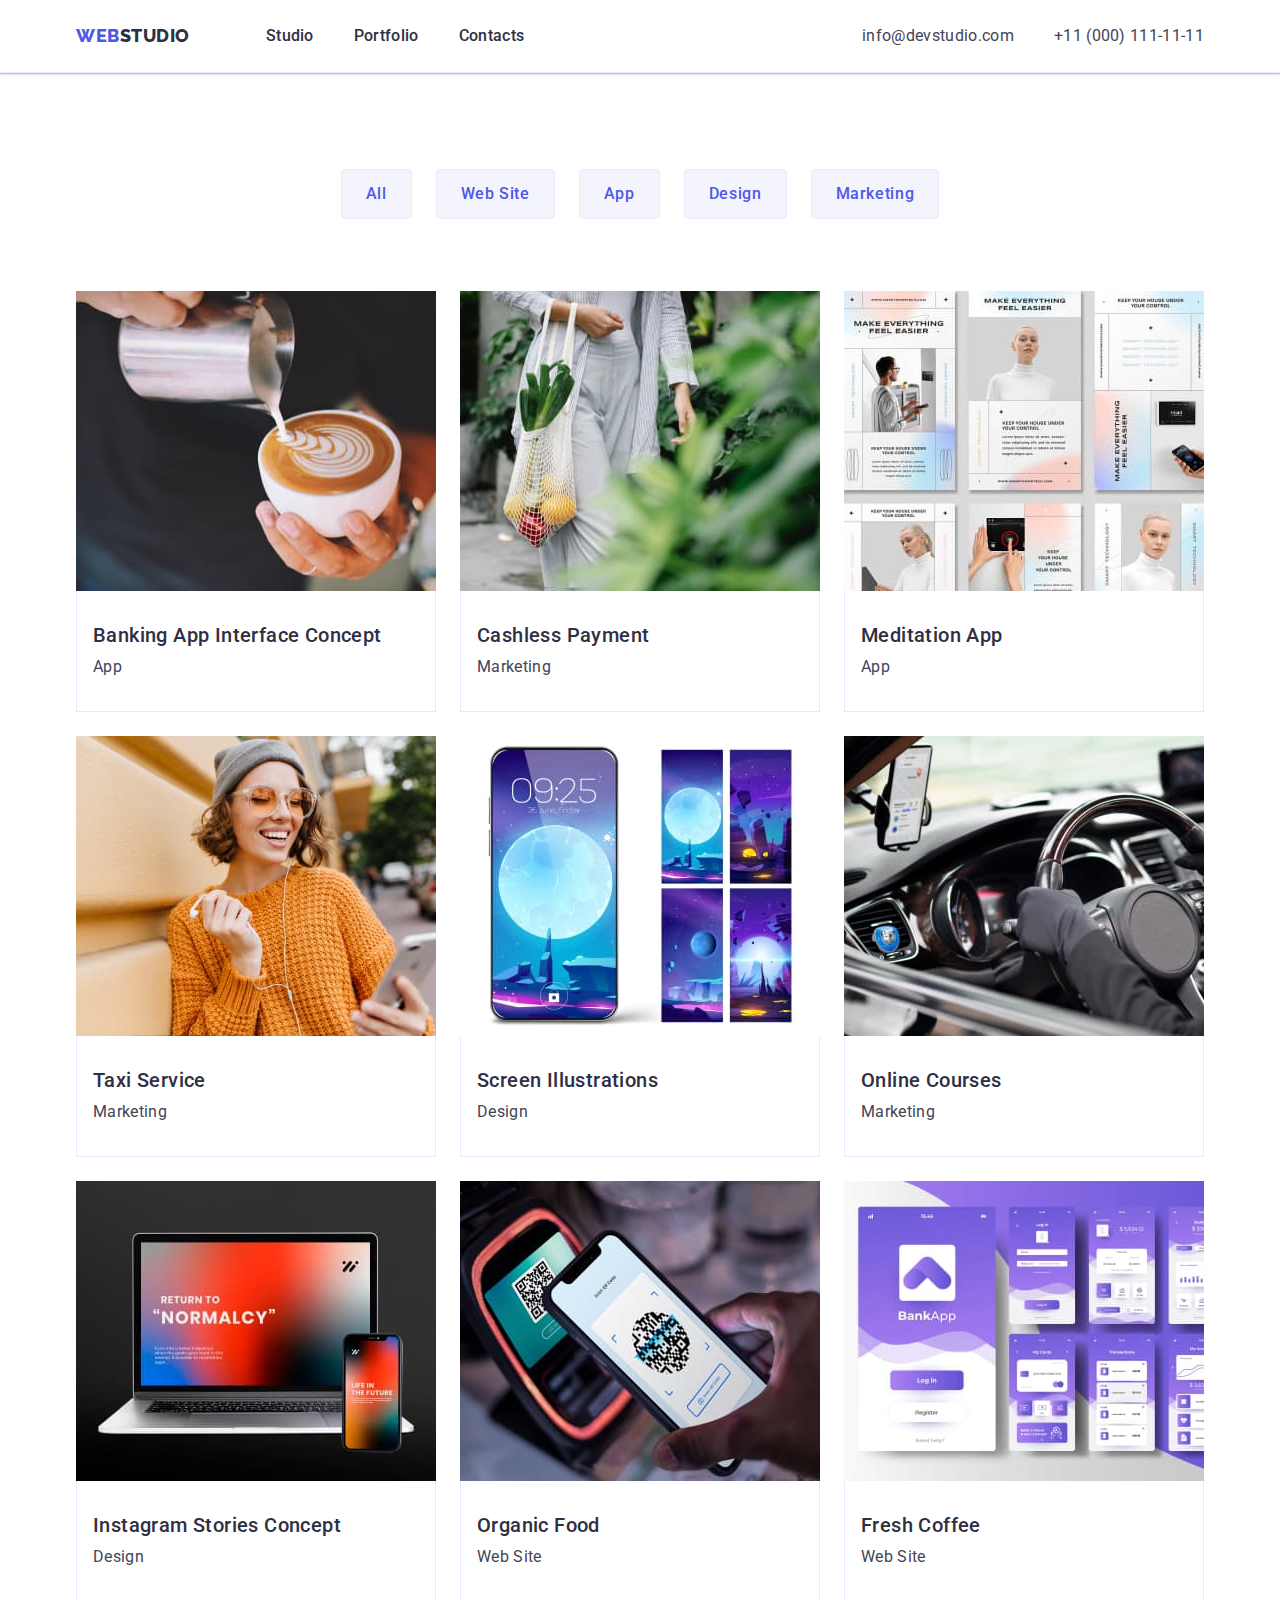
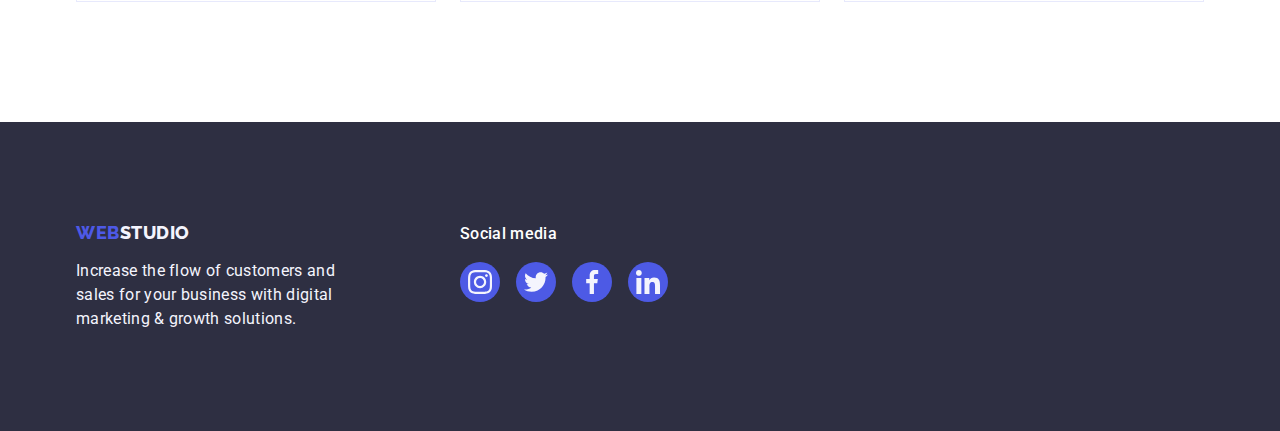
==== portfolio.html @ 77b183e6 "Copy from hw-4" ====
<!DOCTYPE html>
<html lang="en">
  <head>
    <meta charset="UTF-8" />
    <meta http-equiv="X-UA-Compatible" content="IE=edge" />
    <meta name="viewport" content="width=device-width, initial-scale=1.0" />
    <title>Portfolio</title>

    <link rel="icon" type="image/png" sizes="32x32" href="./images/icon/favicon.png" />

    <link rel="preconnect" href="https://fonts.googleapis.com" />
    <link rel="preconnect" href="https://fonts.gstatic.com" crossorigin />
    <link
      href="https://fonts.googleapis.com/css2?family=Raleway:wght@700;800&family=Roboto:wght@400;500;700;900&display=swap"
      rel="stylesheet"
    />

    <link
      rel="stylesheet"
      href="https://cdn.jsdelivr.net/npm/modern-normalize@1.1.0/modern-normalize.min.css"
    />

    <link rel="stylesheet" href="./css/styles.css" />
  </head>
  <body>
    <header class="header-section">
      <div class="container header-section-container">
        <nav class="page-nav">
          <a class="logo-link link" href="./index.html"
            >Web<span class="logo-link-theame-dark">Studio</span></a
          >

          <ul class="menu list">
            <li class="menu-item"><a class="menu-link link" href="./index.html">Studio</a></li>
            <li class="menu-item">
              <a class="menu-link link" href="./portfolio.html">Portfolio</a>
            </li>
            <li class="menu-item"><a class="menu-link link" href="">Contacts</a></li>
          </ul>
        </nav>

        <address class="contacts">
          <ul class="contacts-list list">
            <li class="contacts-item">
              <a class="contacts-link link" href="mailto:info@devstudio.com">info@devstudio.com</a>
            </li>
            <li class="contacts-item">
              <a class="contacts-link link" href="tel:+110001111111">+11 (000) 111-11-11</a>
            </li>
          </ul>
        </address>
      </div>
    </header>

    <main>
      <!-- Portfolio section -->
      <section class="portfolio-section">
        <div class="container">
          <h1 class="visually-hidden">Portfolio</h1>
          <ul class="portfolio-menu list">
            <li class="portfolio-menu-item">
              <button class="portfolio-menu-button" type="button">All</button>
            </li>
            <li class="portfolio-menu-item">
              <button class="portfolio-menu-button" type="button">Web Site</button>
            </li>
            <li class="portfolio-menu-item">
              <button class="portfolio-menu-button" type="button">App</button>
            </li>
            <li class="portfolio-menu-item">
              <button class="portfolio-menu-button" type="button">Design</button>
            </li>
            <li class="portfolio-menu-item">
              <button class="portfolio-menu-button" type="button">Marketing</button>
            </li>
          </ul>

          <ul class="portfolio-list list">
            <li class="portfolio-item">
              <a class="portfolio-item-link link" href="">
                <img
                  class="portfolio-item-img"
                  src="./images/portfolio/img-1.jpg"
                  alt="Banking App Interface Concept"
                  width="360"
                  height="300"
                />
                <div class="portfolio-content-wraper">
                  <h2 class="section-item-title">Banking App Interface Concept</h2>
                  <p class="section-item-text">App</p>
                </div>
              </a>
            </li>
            <li class="portfolio-item">
              <a class="portfolio-item-link link" href="">
                <img
                  class="portfolio-item-img"
                  src="./images/portfolio/img-2.jpg"
                  alt="Cashless Payment"
                  width="360"
                  height="300"
                />
                <div class="portfolio-content-wraper">
                  <h2 class="section-item-title">Cashless Payment</h2>
                  <p class="section-item-text">Marketing</p>
                </div>
              </a>
            </li>
            <li class="portfolio-item">
              <a class="portfolio-item-link link" href="">
                <img
                  class="portfolio-item-img"
                  src="./images/portfolio/img-3.jpg"
                  alt="Meditation App"
                  width="360"
                  height="300"
                />
                <div class="portfolio-content-wraper">
                  <h2 class="section-item-title">Meditation App</h2>
                  <p class="section-item-text">App</p>
                </div>
              </a>
            </li>
            <li class="portfolio-item">
              <a class="portfolio-item-link link" href="">
                <img
                  class="portfolio-item-img"
                  src="./images/portfolio/img-4.jpg"
                  alt="Taxi Service"
                  width="360"
                  height="300"
                />
                <div class="portfolio-content-wraper">
                  <h2 class="section-item-title">Taxi Service</h2>
                  <p class="section-item-text">Marketing</p>
                </div>
              </a>
            </li>
            <li class="portfolio-item">
              <a class="portfolio-item-link link" href="">
                <img
                  class="portfolio-item-img"
                  src="./images/portfolio/img-5.jpg"
                  alt="Screen Illustrations"
                  width="360"
                  height="300"
                />
                <div class="portfolio-content-wraper">
                  <h2 class="section-item-title">Screen Illustrations</h2>
                  <p class="section-item-text">Design</p>
                </div>
              </a>
            </li>
            <li class="portfolio-item">
              <a class="portfolio-item-link link" href="">
                <img
                  class="portfolio-item-img"
                  src="./images/portfolio/img-6.jpg"
                  alt="Online Courses"
                  width="360"
                  height="300"
                />
                <div class="portfolio-content-wraper">
                  <h2 class="section-item-title">Online Courses</h2>
                  <p class="section-item-text">Marketing</p>
                </div>
              </a>
            </li>
            <li class="portfolio-item">
              <a class="portfolio-item-link link" href="">
                <img
                  class="portfolio-item-img"
                  src="./images/portfolio/img-7.jpg"
                  alt="Instagram Stories Concept"
                  width="360"
                  height="300"
                />
                <div class="portfolio-content-wraper">
                  <h2 class="section-item-title">Instagram Stories Concept</h2>
                  <p class="section-item-text">Design</p>
                </div>
              </a>
            </li>
            <li class="portfolio-item">
              <a class="portfolio-item-link link" href="">
                <img
                  class="portfolio-item-img"
                  src="./images/portfolio/img-8.jpg"
                  alt="Organic Food"
                  width="360"
                  height="300"
                />
                <div class="portfolio-content-wraper">
                  <h2 class="section-item-title">Organic Food</h2>
                  <p class="section-item-text">Web Site</p>
                </div>
              </a>
            </li>
            <li class="portfolio-item">
              <a class="portfolio-item-link link" href="">
                <img
                  class="portfolio-item-img"
                  src="./images/portfolio/img-9.jpg"
                  alt="Fresh Coffee"
                  width="360"
                  height="300"
                />
                <div class="portfolio-content-wraper">
                  <h2 class="section-item-title">Fresh Coffee</h2>
                  <p class="section-item-text">Web Site</p>
                </div>
              </a>
            </li>
          </ul>
        </div>
      </section>
    </main>

    <!-- Footer section -->
    <footer class="footer-section">
      <div class="footer-container container">
        <div class="footer-left-side">
          <a class="logo-link link" href="./index.html"
            >Web<span class="logo-link-theame-light">Studio</span></a
          >
          <p class="footer-text">
            Increase the flow of customers and sales for your business with digital marketing &
            growth solutions.
          </p>
        </div>

        <div class="footer-right-side">
          <h2 class="footer-social-title">Social media</h2>
          <ul class="team-social-list list">
            <li class="team-social-item">
              <a class="team-social-link" href="">
                <svg class="team-social-svg" width="24" height="24">
                  <use href="./images/icon.svg#instagram"></use>
                </svg>
              </a>
            </li>
            <li class="team-social-item">
              <a class="team-social-link" href="">
                <svg class="team-social-svg" width="24" height="24">
                  <use href="./images/icon.svg#twitter"></use>
                </svg>
              </a>
            </li>
            <li class="team-social-item">
              <a class="team-social-link" href="">
                <svg class="team-social-svg" width="24" height="24">
                  <use href="./images/icon.svg#facebook"></use>
                </svg>
              </a>
            </li>
            <li class="team-social-item">
              <a class="team-social-link" href="">
                <svg class="team-social-svg" width="24" height="24">
                  <use href="./images/icon.svg#linkedin"></use>
                </svg>
              </a>
            </li>
          </ul>
        </div>
      </div>
    </footer>
  </body>
</html>
---- css/styles.css ----
:root {
  --general-font-color: #434455;
  --white-color: #ffffff;
  --dark-color: #2e2f42;
  --light-color: #f4f4fd;
  --link-color: hsl(235, 75%, 60%);
  --link-active-color: #404bbf;
  --border-light: #e7e9fc;
}

body {
  min-width: 1158px;
  font-family: 'Roboto', sans-serif;
  color: var(--general-font-color);
  background-color: var(--white-color);
}

h1,
h2,
h3,
h4,
p {
  margin-top: 0;
  margin-bottom: 0;
}

ul,
ol {
  margin-top: 0;
  margin-bottom: 0;
  padding-left: 0;
}

button {
  cursor: pointer;
}

img {
  display: block;
}

/* ======================= Utilites ========================== */

.list {
  list-style: none;
}

.link {
  text-decoration: none;
}

.section {
  padding-top: 120px;
  padding-bottom: 120px;
}

.container {
  width: 1158px;
  margin-left: auto;
  margin-right: auto;
  padding-left: 15px;
  padding-right: 15px;
}

.visually-hidden {
  position: absolute;
  width: 1px;
  height: 1px;
  margin: -1px;
  border: 0;
  padding: 0;
  white-space: nowrap;
  clip-path: inset(100%);
  clip: rect(0 0 0 0);
  overflow: hidden;
}

/* ======================= /Utilites ========================== */
/* ======================= Components section ========================== */

.logo-link {
  font-family: 'Raleway', sans-serif;
  font-weight: 800;
  font-size: 18px;
  line-height: 1.17;
  letter-spacing: 0.03em;
  text-transform: uppercase;
  color: var(--link-color);
  margin-right: 76px;
}

.logo-link-theame-dark {
  color: var(--dark-color);
}

.logo-link-theame-light {
  color: var(--light-color);
}

.section-title {
  font-weight: 700;
  font-size: 36px;
  line-height: 1.11;
  letter-spacing: 0.02em;
  text-align: center;
  text-transform: capitalize;
  color: var(--dark-color);
  margin-bottom: 72px;
}

.section-item-title {
  font-weight: 500;
  font-size: 20px;
  line-height: 1.2;
  letter-spacing: 0.02em;
  color: var(--dark-color);
  margin-bottom: 8px;
}

.section-item-text {
  font-size: 16px;
  line-height: 1.5;
  letter-spacing: 0.02em;
  color: var(--general-font-color);
}

/* ======================= /Components section ========================== */

/* ======================= Header section ========================== */

.header-section {
  padding-top: 24px;
  padding-bottom: 24px;
  border-bottom: 1px solid #e7e9fc;
  box-shadow: 0px 2px 1px rgba(46, 47, 66, 0.08), 0px 1px 1px rgba(46, 47, 66, 0.16),
    0px 1px 6px rgba(46, 47, 66, 0.08);
}

.header-section-container {
  display: flex;
  align-items: center;
  justify-content: space-between;
}

.page-nav {
  display: flex;
  align-items: center;
}

.menu {
  display: flex;
  align-items: center;
}

.menu-item:not(:last-child) {
  margin-right: 40px;
}

.contacts-item:not(:last-child) {
  margin-right: 40px;
}

.menu-link {
  font-weight: 500;
  font-size: 16px;
  line-height: 1.5;
  letter-spacing: 0.02em;
  color: var(--dark-color);
}

.menu-link:hover,
.menu-link:focus {
  color: var(--link-active-color);
}

.contacts {
  font-style: normal;
}

.contacts-list {
  display: flex;
  align-items: center;
}

.contacts-link {
  font-style: normal;
  font-size: 16px;
  line-height: 1.5;
  letter-spacing: 0.02em;
  color: var(--general-font-color);
}

.contacts-link:hover,
.contacts-link:focus {
  color: var(--link-active-color);
}

/* ======================= /Header section ========================== */

/* ======================= Hero section ========================== */
.hero-section {
  /* background-color: var(--dark-color); */
  background-image: linear-gradient(rgba(46, 47, 66, 0.7), rgba(46, 47, 66, 0.7)),
    url('../images/hero/bg.jpg');
  background-size: cover;
  background-position: center;
  background-repeat: no-repeat;
  padding-top: 188px;
  padding-bottom: 188px;
  max-width: 1440px;
  margin-left: auto;
  margin-right: auto;
}

.hero-wraper {
  text-align: center;
}

.hero-title {
  width: 496px;
  font-weight: 700;
  font-size: 56px;
  line-height: 1.07;
  /* text-align: center; */
  letter-spacing: 0.02em;
  color: var(--white-color);
  margin-bottom: 48px;
  margin-left: auto;
  margin-right: auto;
}

.hero-btn {
  font-family: 'Roboto', sans-serif;
  font-weight: 500;
  font-size: 16px;
  line-height: 1.5;
  letter-spacing: 0.04em;
  cursor: pointer;
  padding: 16px 32px;
  background-color: var(--link-color);
  color: var(--white-color);

  box-shadow: 0px 4px 4px rgba(0, 0, 0, 0.15);
  border-radius: 4px;
  border: 0;
  margin-left: auto;
  margin-right: auto;
}

.hero-btn:hover,
.hero-btn:focus {
  background-color: var(--link-active-color);
}

/* ======================= /Hero section ========================== */

/* ======================= About section ========================== */
.about-section {
  background-color: var(--white-color);
}

.about-list {
  display: flex;
  gap: 24px;
}

.about-item {
  flex-basis: calc((100% - 72px) / 4);
}

.about-svg-wraper {
  background: #f4f4fd;
  border-radius: 4px;
  height: 112px;
  margin-bottom: 8px;
  display: flex;
  justify-content: center;
  align-items: center;
}

.about-svg {
  height: 64px;
  margin-left: auto;
  margin-right: auto;
}

/* ======================= /About section ========================== */

/* ======================= Work section ========================== */
.work-section {
  background-color: var(--white-color);
  padding-top: 0;
}

.work-list {
  display: flex;
  gap: 24px;
  align-items: center;
}

.work-item {
  flex-basis: calc((100% - 48px) / 3);
}

/* ======================= /Work section ========================== */

/* ======================= Team section ========================== */

.team-section {
  background-color: var(--light-color);
}

.team-list {
  display: flex;
  gap: 24px;
  align-items: center;
}

.team-list-item {
  background-color: var(--white-color);
  box-shadow: 0px 1px 6px rgba(46, 47, 66, 0.08), 0px 1px 1px rgba(46, 47, 66, 0.16),
    0px 2px 1px rgba(46, 47, 66, 0.08);
  border-radius: 0px 0px 4px 4px;
  flex-basis: calc((100% - 72px) / 4);
}

.team-content-wraper {
  padding-top: 32px;
  padding-bottom: 32px;
}

.team-list-item .section-item-title,
.team-list-item .section-item-text {
  text-align: center;
}

.team-social-list {
  margin-top: 8px;
  display: flex;
  gap: 24px;
  justify-content: center;
}

.team-social-item {
}

.team-social-link {
  background-color: #4d5ae5;
  border-radius: 50%;
  display: flex;
  justify-content: center;
  align-items: center;
  width: 40px;
  height: 40px;
}

.team-social-svg {
  fill: var(--light-color);
}

.team-social-link:hover,
.team-social-link:focus {
  background-color: #404bbf;
}

/* ======================= /Team section ========================== */

/* ======================= Portfolio section ========================== */

.portfolio-section {
  text-align: center;
  padding-top: 96px;
  padding-bottom: 120px;
}

.portfolio-menu {
  display: flex;
  justify-content: center;
  gap: 24px;
  margin-bottom: 72px;
}

.portfolio-menu-button {
  font-family: 'Roboto', sans-serif;
  font-weight: 500;
  font-size: 16px;
  line-height: 1.5;
  letter-spacing: 0.04em;
  color: var(--link-color);

  padding: 12px 24px;
  background: var(--light-color);
  border: 1px solid var(--border-light);
  border-radius: 4px;
  cursor: pointer;
}

.portfolio-menu-button:hover,
.portfolio-menu-button:focus {
  background: var(--link-active-color);
  color: var(--white-color);
  border: 1px solid var(--link-active-color);
  box-shadow: 0px 3px 1px rgba(0, 0, 0, 0.1), 0px 2px 1px rgba(0, 0, 0, 0.08),
    0px 2px 2px rgba(0, 0, 0, 0.12);
}

.portfolio-list {
  display: flex;
  justify-content: center;
  flex-wrap: wrap;
  gap: 24px;
}

.portfolio-item {
  flex-basis: calc((100% - 72px) / 4);
}

.portfolio-item-link {
  display: block;
}

.portfolio-item-link:hover,
.portfolio-item-link:focus {
  box-shadow: 0px 1px 6px rgba(46, 47, 66, 0.08), 0px 1px 1px rgba(46, 47, 66, 0.16),
    0px 2px 1px rgba(46, 47, 66, 0.08);
}

.portfolio-content-wraper {
  border-left: 1px solid var(--border-light);
  border-right: 1px solid var(--border-light);
  border-bottom: 1px solid var(--border-light);
  text-align: left;
  padding-top: 32px;
  padding-bottom: 32px;
  padding-left: 16px;
}
/* ======================= /Portfolio section ========================== */

/* ======================= Customers section ========================== */
.customers-list {
  display: flex;
  justify-content: center;
  gap: 24px;
}

.customers-section .section-title {
  line-height: 1.1;
}

.customers-item {
  flex-basis: calc((100% - 120px) / 6);
  height: 88px;
}

.customers-link {
  border: 1px solid #8e8f99;
  border-radius: 4px;
  width: 100%;
  height: 100%;
  display: flex;
  justify-content: center;
  align-items: center;
  color: #afb1b8;
}

.customers-link:hover,
.customers-link:focus {
  border: 1px solid var(--link-active-color);
  color: var(--link-active-color);
}

.customers-svg {
  width: 104px;
  height: 56px;
  fill: currentColor;
}

.customers-link:hover .customers-svg,
.customers-link:focus .customers-svg {
  fill: currentColor;
}

/* ======================= Customers section ========================== */

/* ======================= Footer section ========================== */

.footer-container {
  display: flex;
  align-items: baseline;
  gap: 120px;
}

/* .footer-right-side {
  margin-left: 120px;
} */

.footer-section {
  background-color: var(--dark-color);
  padding-top: 100px;
  padding-bottom: 100px;
}

.footer-text {
  width: 264px;
  margin-top: 16px;
  font-size: 16px;
  line-height: 1.5;
  letter-spacing: 0.02em;
  color: var(--light-color);
}

.footer-social-title {
  font-weight: 500;
  font-size: 16px;
  line-height: 1.5;
  letter-spacing: 0.02em;
  color: var(--white-color);
  margin-bottom: 16px;
}

.footer-section .team-social-list {
  margin-top: 8px;
  gap: 16px;
}

.footer-section .team-social-item {
}

.footer-section .team-social-link {
  background-color: #4d5ae5;
}

.footer-section .team-social-svg {
  fill: var(--light-color);
}

.footer-section .team-social-link:hover,
.footer-section .team-social-link:focus {
  background-color: #31d0aa;
}

/* ======================= /Footer section ========================== */
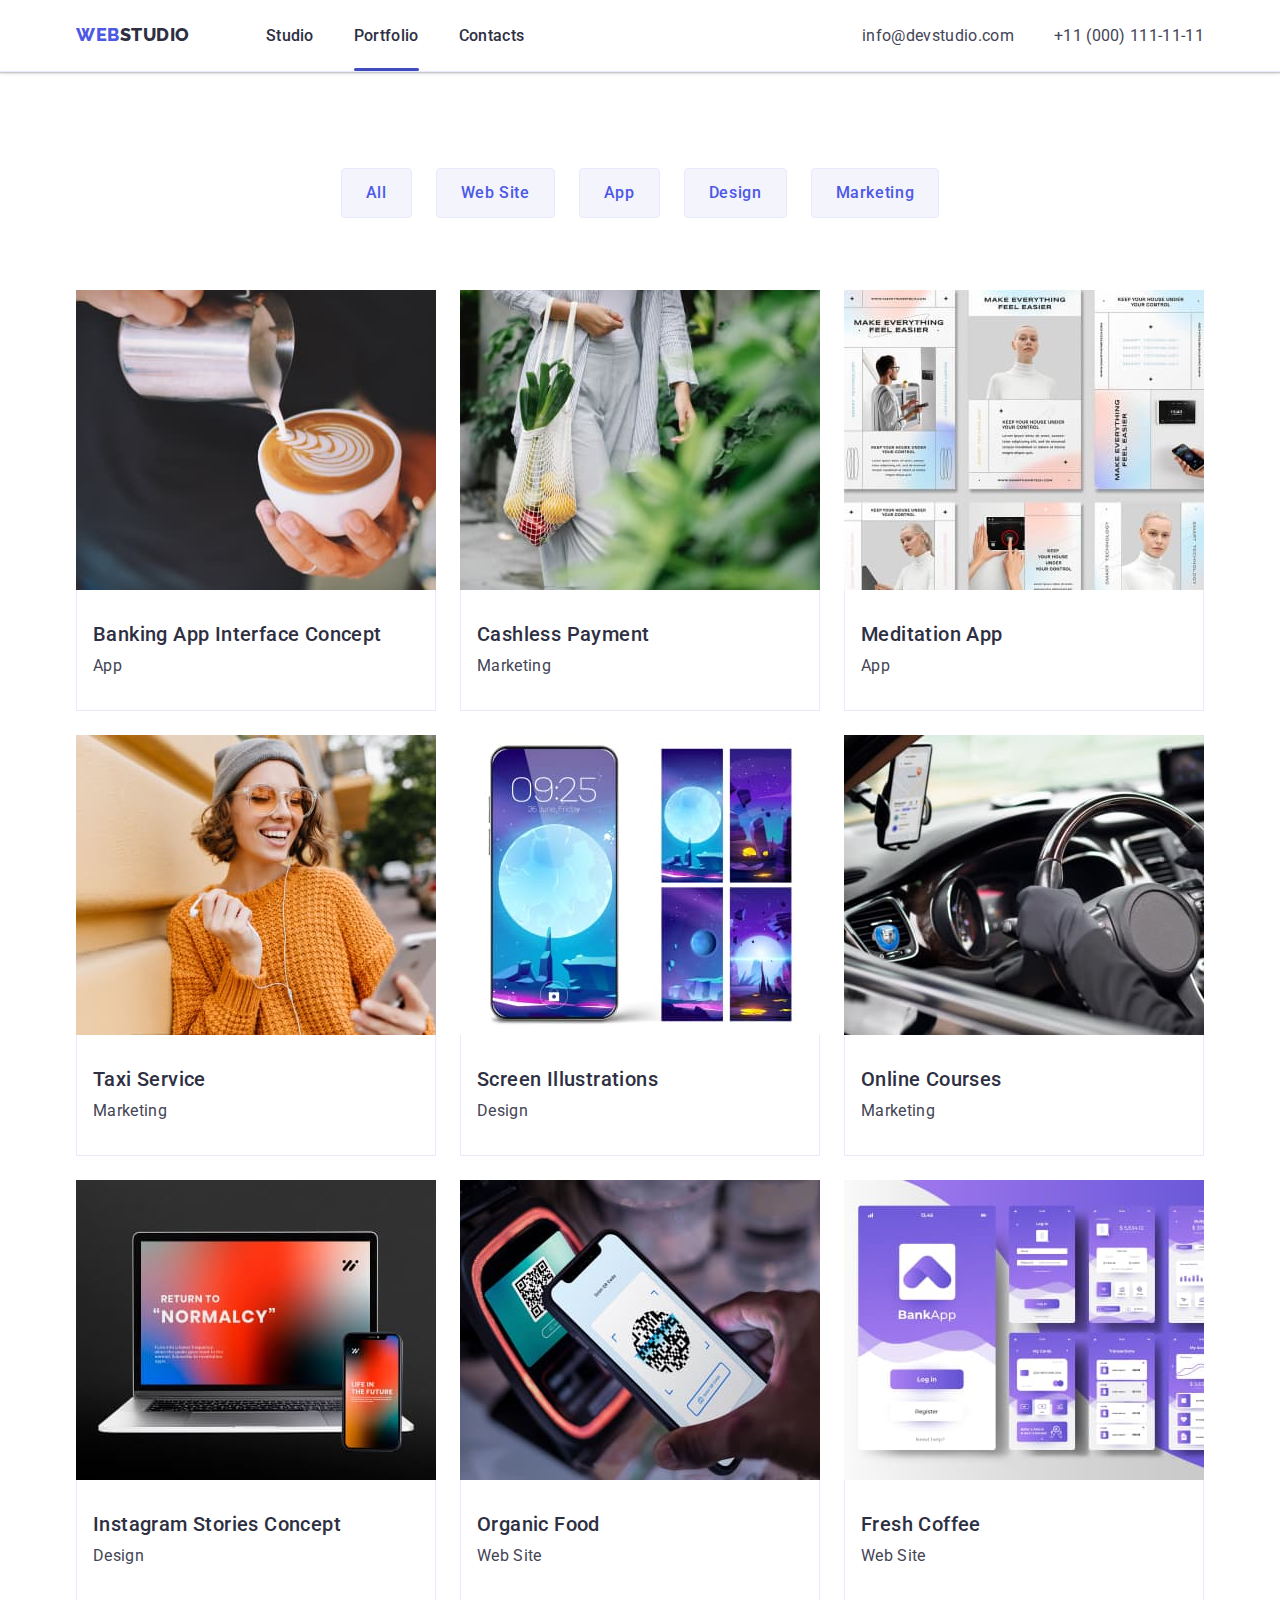
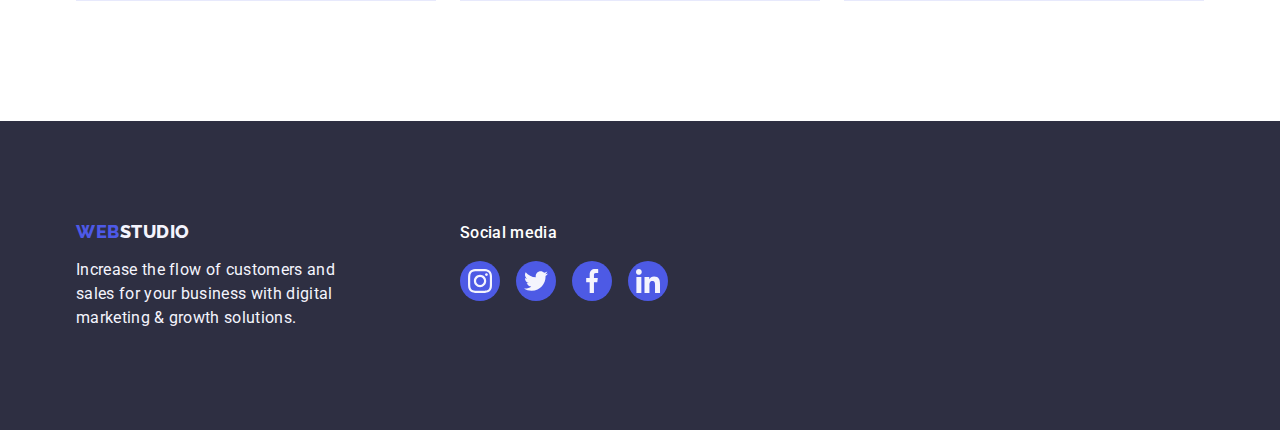
==== commit 0a98aa68: "Add efects" ====
--- a/portfolio.html
+++ b/portfolio.html
@@ -33,7 +33,7 @@
           <ul class="menu list">
             <li class="menu-item"><a class="menu-link link" href="./index.html">Studio</a></li>
             <li class="menu-item">
-              <a class="menu-link link" href="./portfolio.html">Portfolio</a>
+              <a class="menu-link link active" href="./portfolio.html">Portfolio</a>
             </li>
             <li class="menu-item"><a class="menu-link link" href="">Contacts</a></li>
           </ul>
@@ -59,32 +59,39 @@
           <h1 class="visually-hidden">Portfolio</h1>
           <ul class="portfolio-menu list">
             <li class="portfolio-menu-item">
-              <button class="portfolio-menu-button" type="button">All</button>
-            </li>
-            <li class="portfolio-menu-item">
-              <button class="portfolio-menu-button" type="button">Web Site</button>
-            </li>
-            <li class="portfolio-menu-item">
-              <button class="portfolio-menu-button" type="button">App</button>
-            </li>
-            <li class="portfolio-menu-item">
-              <button class="portfolio-menu-button" type="button">Design</button>
-            </li>
-            <li class="portfolio-menu-item">
-              <button class="portfolio-menu-button" type="button">Marketing</button>
+              <button class="portfolio-menu-btn btn" type="button">All</button>
+            </li>
+            <li class="portfolio-menu-item">
+              <button class="portfolio-menu-btn btn" type="button">Web Site</button>
+            </li>
+            <li class="portfolio-menu-item">
+              <button class="portfolio-menu-btn btn" type="button">App</button>
+            </li>
+            <li class="portfolio-menu-item">
+              <button class="portfolio-menu-btn btn" type="button">Design</button>
+            </li>
+            <li class="portfolio-menu-item">
+              <button class="portfolio-menu-btn btn" type="button">Marketing</button>
             </li>
           </ul>
 
           <ul class="portfolio-list list">
             <li class="portfolio-item">
               <a class="portfolio-item-link link" href="">
-                <img
-                  class="portfolio-item-img"
-                  src="./images/portfolio/img-1.jpg"
-                  alt="Banking App Interface Concept"
-                  width="360"
-                  height="300"
-                />
+                <div class="portfolio-item-img-wrapper">
+                  <img
+                    class="portfolio-item-img"
+                    src="./images/portfolio/img-1.jpg"
+                    alt="Banking App Interface Concept"
+                    width="360"
+                    height="300"
+                  />
+                  <p class="portfolio-item-overlay">
+                    14 Stylish and User-Friendly App Design Concepts · Task Manager App · Calorie
+                    Tracker App · Exotic Fruit Ecommerce App · Cloud Storage App
+                  </p>
+                </div>
+
                 <div class="portfolio-content-wraper">
                   <h2 class="section-item-title">Banking App Interface Concept</h2>
                   <p class="section-item-text">App</p>
@@ -233,28 +240,28 @@
           <h2 class="footer-social-title">Social media</h2>
           <ul class="team-social-list list">
             <li class="team-social-item">
-              <a class="team-social-link" href="">
+              <a class="team-social-link link" href="">
                 <svg class="team-social-svg" width="24" height="24">
                   <use href="./images/icon.svg#instagram"></use>
                 </svg>
               </a>
             </li>
             <li class="team-social-item">
-              <a class="team-social-link" href="">
+              <a class="team-social-link link" href="">
                 <svg class="team-social-svg" width="24" height="24">
                   <use href="./images/icon.svg#twitter"></use>
                 </svg>
               </a>
             </li>
             <li class="team-social-item">
-              <a class="team-social-link" href="">
+              <a class="team-social-link link" href="">
                 <svg class="team-social-svg" width="24" height="24">
                   <use href="./images/icon.svg#facebook"></use>
                 </svg>
               </a>
             </li>
             <li class="team-social-item">
-              <a class="team-social-link" href="">
+              <a class="team-social-link link" href="">
                 <svg class="team-social-svg" width="24" height="24">
                   <use href="./images/icon.svg#linkedin"></use>
                 </svg>
@@ -264,5 +271,7 @@
         </div>
       </div>
     </footer>
+
+    <script src="./js/modal.js"></script>
   </body>
 </html>
--- a/css/styles.css
+++ b/css/styles.css
@@ -9,8 +9,9 @@
 }
 
 body {
-  min-width: 1158px;
+  /* min-width: 1158px; */
   font-family: 'Roboto', sans-serif;
+  letter-spacing: 0.02em;
   color: var(--general-font-color);
   background-color: var(--white-color);
 }
@@ -37,6 +38,8 @@
 
 img {
   display: block;
+  max-width: 100%;
+  height: auto;
 }
 
 /* ======================= Utilites ========================== */
@@ -47,6 +50,29 @@
 
 .link {
   text-decoration: none;
+  transition: color 250ms cubic-bezier(0.4, 0, 0.2, 1),
+    border-color 250ms cubic-bezier(0.4, 0, 0.2, 1),
+    background-color 250ms cubic-bezier(0.4, 0, 0.2, 1),
+    box-shadow 250ms cubic-bezier(0.4, 0, 0.2, 1);
+}
+
+.link:hover,
+.link:focus {
+  transition: color 250ms cubic-bezier(0.4, 0, 0.2, 1),
+    border-color 250ms cubic-bezier(0.4, 0, 0.2, 1),
+    background-color 250ms cubic-bezier(0.4, 0, 0.2, 1),
+    box-shadow 250ms cubic-bezier(0.4, 0, 0.2, 1);
+}
+
+.btn {
+  transition: background-color 250ms cubic-bezier(0.4, 0, 0.2, 1),
+    box-shadow 250ms cubic-bezier(0.4, 0, 0.2, 1);
+}
+
+.btn:hover,
+.btn:focus {
+  transition: background-color 250ms cubic-bezier(0.4, 0, 0.2, 1),
+    box-shadow 250ms cubic-bezier(0.4, 0, 0.2, 1);
 }
 
 .section {
@@ -60,6 +86,7 @@
   margin-right: auto;
   padding-left: 15px;
   padding-right: 15px;
+  /* outline: 1px solid rgb(240, 139, 240); */
 }
 
 .visually-hidden {
@@ -130,7 +157,7 @@
 
 .header-section {
   padding-top: 24px;
-  padding-bottom: 24px;
+  padding-bottom: 0px;
   border-bottom: 1px solid #e7e9fc;
   box-shadow: 0px 2px 1px rgba(46, 47, 66, 0.08), 0px 1px 1px rgba(46, 47, 66, 0.16),
     0px 1px 6px rgba(46, 47, 66, 0.08);
@@ -138,18 +165,18 @@
 
 .header-section-container {
   display: flex;
-  align-items: center;
+  align-items: baseline;
   justify-content: space-between;
 }
 
 .page-nav {
   display: flex;
-  align-items: center;
+  align-items: baseline;
 }
 
 .menu {
   display: flex;
-  align-items: center;
+  align-items: baseline;
 }
 
 .menu-item:not(:last-child) {
@@ -166,6 +193,16 @@
   line-height: 1.5;
   letter-spacing: 0.02em;
   color: var(--dark-color);
+}
+
+.active::after {
+  content: '';
+  display: block;
+  width: 100%;
+  height: 3px;
+  margin-top: 20px;
+  border-radius: 2px;
+  background-color: #404bbf;
 }
 
 .menu-link:hover,
@@ -346,6 +383,7 @@
 
 .team-social-link {
   background-color: #4d5ae5;
+  color: var(--light-color);
   border-radius: 50%;
   display: flex;
   justify-content: center;
@@ -355,7 +393,7 @@
 }
 
 .team-social-svg {
-  fill: var(--light-color);
+  fill: currentColor;
 }
 
 .team-social-link:hover,
@@ -380,7 +418,7 @@
   margin-bottom: 72px;
 }
 
-.portfolio-menu-button {
+.portfolio-menu-btn {
   font-family: 'Roboto', sans-serif;
   font-weight: 500;
   font-size: 16px;
@@ -395,8 +433,8 @@
   cursor: pointer;
 }
 
-.portfolio-menu-button:hover,
-.portfolio-menu-button:focus {
+.portfolio-menu-btn:hover,
+.portfolio-menu-btn:focus {
   background: var(--link-active-color);
   color: var(--white-color);
   border: 1px solid var(--link-active-color);
@@ -412,7 +450,7 @@
 }
 
 .portfolio-item {
-  flex-basis: calc((100% - 72px) / 4);
+  flex-basis: calc((100% - 48px) / 3);
 }
 
 .portfolio-item-link {
@@ -423,6 +461,12 @@
 .portfolio-item-link:focus {
   box-shadow: 0px 1px 6px rgba(46, 47, 66, 0.08), 0px 1px 1px rgba(46, 47, 66, 0.16),
     0px 2px 1px rgba(46, 47, 66, 0.08);
+}
+
+.portfolio-item-link:hover .portfolio-item-overlay,
+.portfolio-item-link:focus .portfolio-item-overlay {
+  transform: translate(0, 0);
+  transition: transform 250ms cubic-bezier(0.4, 0, 0.2, 1);
 }
 
 .portfolio-content-wraper {
@@ -434,6 +478,27 @@
   padding-bottom: 32px;
   padding-left: 16px;
 }
+
+.portfolio-item-img-wrapper {
+  position: relative;
+  overflow: hidden;
+}
+
+.portfolio-item-overlay {
+  position: absolute;
+  left: 0;
+  top: 0;
+  width: 100%;
+  height: 100%;
+  padding: 40px 32px;
+  /* overflow-y: scroll; */
+  transform: translate(0, 100%);
+  font-size: 16px;
+  line-height: 1.5;
+  text-align: left;
+  background-color: rgba(77, 90, 229, 0.9);
+  color: #f4f4fd;
+}
 /* ======================= /Portfolio section ========================== */
 
 /* ======================= Customers section ========================== */
@@ -540,3 +605,63 @@
 }
 
 /* ======================= /Footer section ========================== */
+
+/* ======================= /Modal ========================== */
+
+.backdrop {
+  position: absolute;
+  left: 0;
+  top: 0;
+  width: 100%;
+  height: 100%;
+  background-color: rgba(46, 47, 66, 0.4);
+  transition: opacity 500ms cubic-bezier(0.4, 0, 0.2, 1),
+    visibility 500ms cubic-bezier(0.4, 0, 0.2, 1);
+}
+
+.modal {
+  position: relative;
+  width: 408px;
+  height: 576px;
+  margin-left: auto;
+  margin-right: auto;
+  margin-top: 88px;
+  background-color: var(--white-color);
+  transition: scale 500ms cubic-bezier(0.4, 0, 0.2, 1);
+}
+
+.close-modal {
+  position: absolute;
+  display: flex;
+  justify-content: center;
+  align-items: center;
+  right: 0;
+  top: 0;
+  width: 24px;
+  height: 24px;
+  margin-right: 24px;
+  margin-top: 24px;
+  background: #e7e9fc;
+  border-radius: 50%;
+  color: var(--dark-color);
+  border: 1px solid rgba(0, 0, 0, 0.1);
+}
+
+.close-modal-icon {
+  fill: currentColor;
+}
+
+.is-hidden {
+  visibility: hidden;
+  opacity: 0;
+  pointer-events: none;
+  transition: opacity 500ms cubic-bezier(0.4, 0, 0.2, 1),
+    visibility 500ms cubic-bezier(0.4, 0, 0.2, 1);
+}
+
+.is-hidden .modal {
+  scale: 50%;
+  transition: scale 500ms cubic-bezier(0.4, 0, 0.2, 1);
+}
+
+/* ======================= /Modal ========================== */
